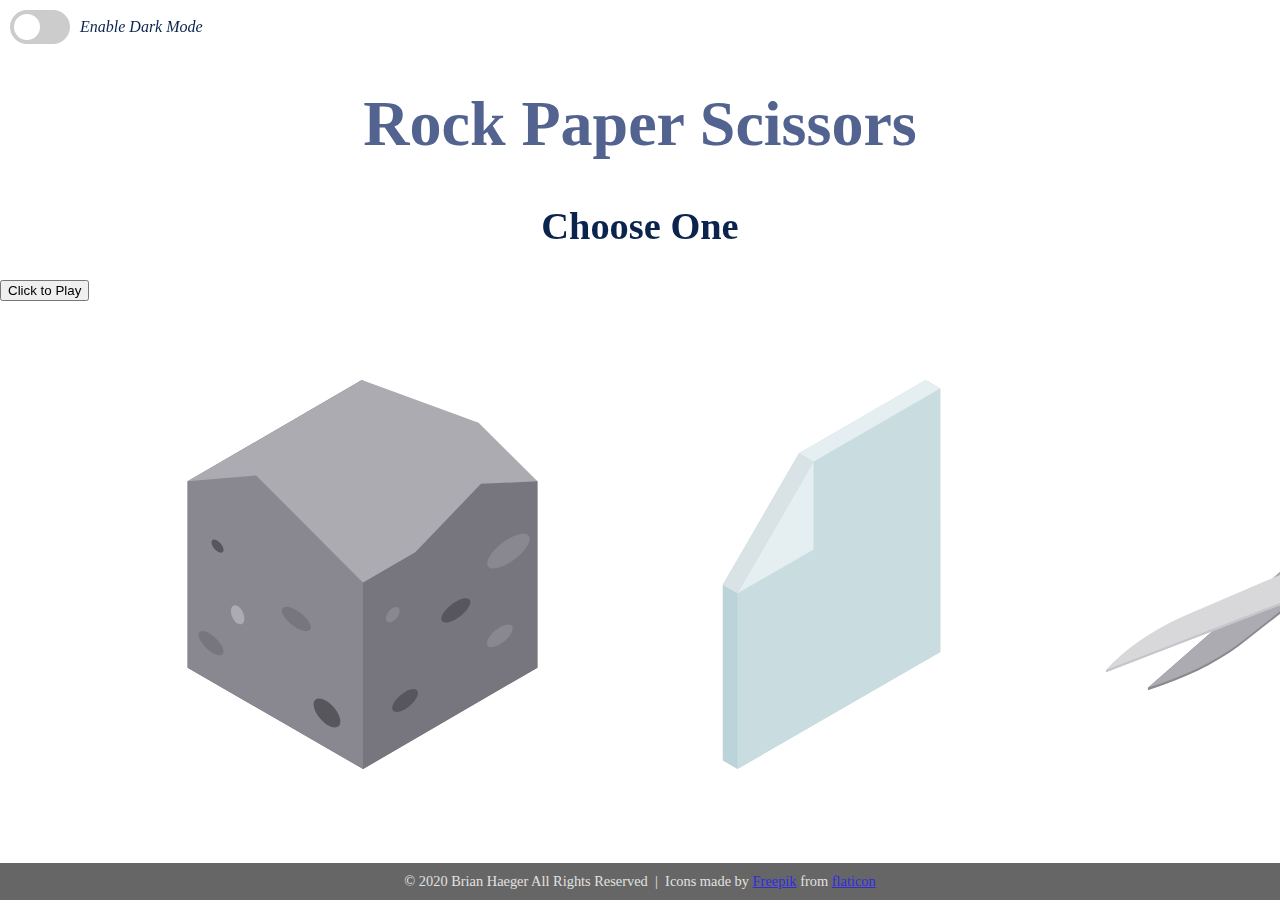
==== RPS_v2/index.html @ bd2cd894 "Add files via upload" ====
<!DOCTYPE html>
<html lang="en">
<head>
    <meta charset="UTF-8">
    <meta name="viewport" content="width=device-width, initial-scale=1.0, user-scalable=no">
    <title>Rock Paper Scissors</title>
    <link rel="stylesheet" href="style.css">
    <link rel="stylesheet" href="https://cdnjs.cloudflare.com/ajax/libs/animate.css/4.1.1/animate.min.css"/>
</head>
<body>
<div class="main">
    <div class="theme-switch-wrapper">
        <label class="theme-switch" for="checkbox">
            <input type="checkbox" id="checkbox">
            <div class="slider round"></div>
        </label>  
        <em>Enable Dark Mode</em>  
    </div>

    <div class="content">
        <h1>Rock Paper Scissors</h1>
    </div>

    <h2 class="content" style="font-family: Cambria, Cochin, Georgia, Times, 'Times New Roman', serif; font-size: 2.4em;">Choose One</h2>
    
    <button onclick="game()">Click to Play</button>

    <div class="rps">
        <img onclick="" id="rock" class="animate__fadeIn" width="38%" height="38%" src="Images/rock.svg">
        <img onclick="" id="paper" class="animate__fadeIn" width="38%" height="38%" src="Images/paper.svg">
        <img onclick="" id="scissors" class="animate__fadeIn" width="38%" height="38%" src="Images/scissors.svg">
    </div>
</div>
    <div id="footer">
        <p id="copyright">© 2020 Brian Haeger All Rights Reserved &nbsp;|&nbsp; Icons made by <a href="https://www.flaticon.com/authors/freepik" title="Freepik">Freepik</a> from <a href="https://www.flaticon.com/" title="Flaticon">flaticon</a></p>
    </div>

    <script src="main.js"></script>
</body>
</html>
---- RPS_v2/style.css ----
:root {
    --primary-color: #302AE6;
    --secondary-color: #536390;
    --font-color: #0a244d;
    --bg-color: rgb(250, 250, 250);
    --heading-color: #292922;
}

[data-theme="dark"] {
    --primary-color: #9A97F3;
    --secondary-color: #818cab;
    --font-color: #f1faee;
    --bg-color: #1d3557;
    --heading-color: #818cab;
}
/*  */
@media (prefers-color-scheme: dark), only screen and (max-width: 760px) {
    .rps {
        display: flex;
        flex-direction: column;
        justify-content: center;
        align-items: center;
      }
    #rock, #paper, #scissors {
        width: 10em;
        height: 10em;
        padding-bottom: 5%;
    }
    #copyright {
        display: block;
        text-align: center;
        font-size: 0.41rem;
        color: #e2e2e2;
     }
     h1, h2 {
         font-size: 80%;
     }
}

body {
    background-color: var(--bg-color);
    color: var(--font-color);
}

.main {
    position:fixed;
    top:0;
    bottom:0;
    left:0;
    right:0;
}

h1 {
    color: var(--secondary-color);
    font-size: 4em;
    font-family: Cambria, Cochin, Georgia, Times, 'Times New Roman', serif;
}

a {
    color: var(--primary-color);
}

.content {
    display: block;
    text-align: center;
}


/* DARK MODE TOGGLE */
.theme-switch-wrapper {
    display: flex;
    align-items: center;
    padding: 10px 0 0 0;
}

.theme-switch-wrapper,em {
    margin-left: 10px;
    font-size: 1rem;
}

.theme-switch {
    display: inline-block;
    height: 34px;
    position: relative;
    width: 60px;
}

.theme-switch input {
    display: none;
}

.slider {
    background-color: #ccc;
    bottom: 0;
    cursor: pointer;
    left: 0;
    position: absolute;
    right: 0;
    top: 0;
    transition: 0.4s;
}

.slider:before {
    background-color: #fff;
    bottom: 4px;
    content: "";
    height: 26px;
    left: 4px;
    position: absolute;
    transition: 0.4s;
    width: 26px;
}

input:checked + .slider {
    background-color: #66bb6a;
}

input:checked + .slider:before {
    transform: translateX(26px);
}

.slider.round {
    border-radius: 34px;
}

.slider.round:before {
    border-radius: 50%;
}

/* ROCK PAPER SCISSORS IMAGES */
.rps {
    display: flex;
    justify-content: space-around;
    padding: 5% 10% 0 10%;
    max-width: auto;
    max-height: auto;
}

#rock, #paper, #scissors {
    -webkit-user-drag: none;
    -khtml-user-drag: none;
    -moz-user-drag: none;
    -o-user-drag: none;
    cursor: pointer;
    border: none;
    cursor: pointer;
    padding: 15px 40px;
}



/* FOOTER */
#footer {
    position: fixed;
    left: 0;
    bottom: 0;
    width: 100%;
    color: rgb(250, 250, 250);
    text-align: center;
    background-color: #666666;
}
 #copyright {
    display: block;
    text-align: center;
    font-size: 0.9rem;
    color: #e2e2e2;
    margin: 10px 15px 10px 15px;
 }
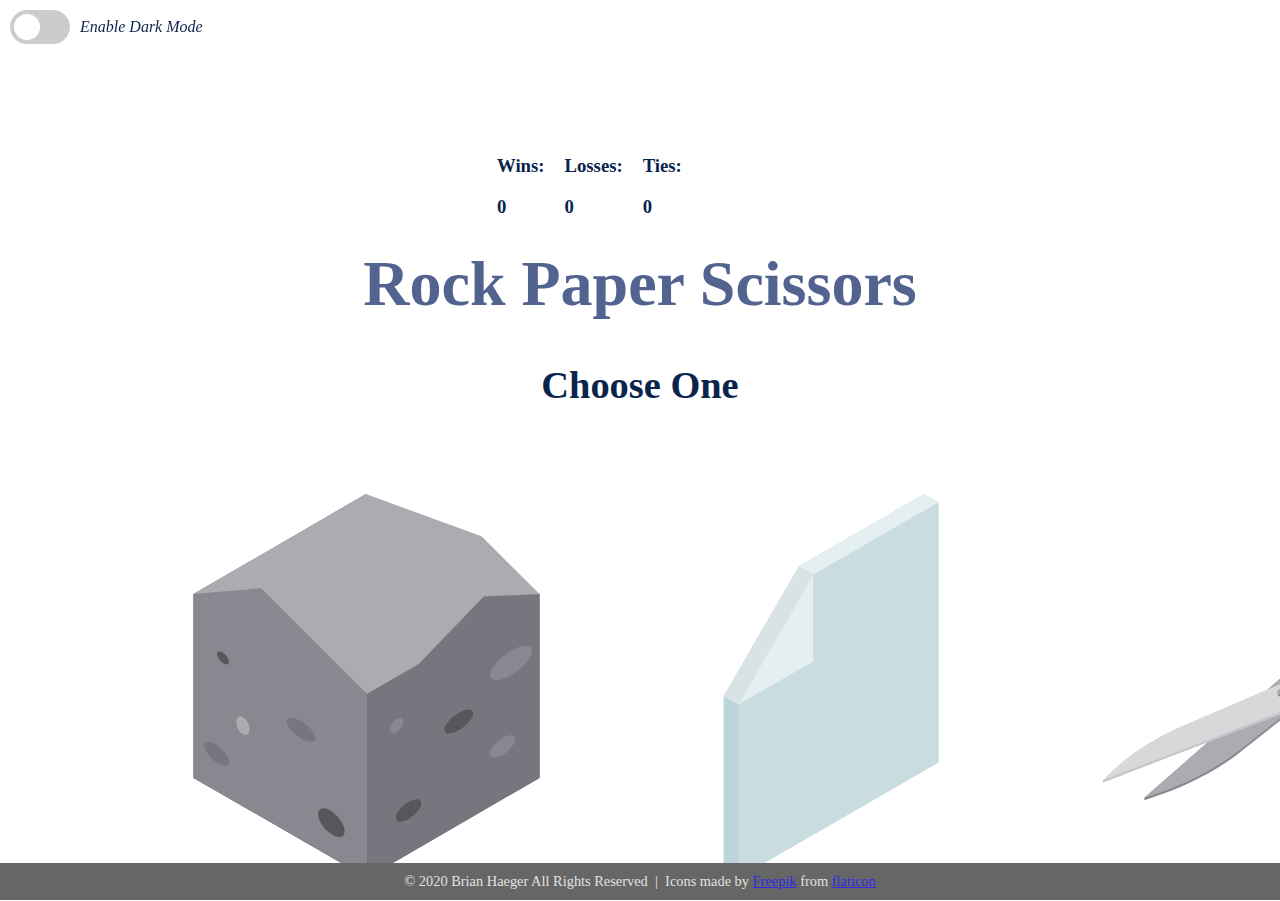
==== commit 2a15ec27: "Updated v2" ====
--- a/RPS_v2/index.html
+++ b/RPS_v2/index.html
@@ -14,16 +14,37 @@
             <input type="checkbox" id="checkbox">
             <div class="slider round"></div>
         </label>  
-        <em>Enable Dark Mode</em>  
+        <em>Enable Dark Mode</em>       
+
     </div>
+</div>
+
+<div id="scoreBoard">
+    <div id="playerScore">
+            <h3>Wins:</h3>
+            <h3 id="pWins">0</h3>
+    </div>
+
+    <div id="computerScore">
+            <h3>Losses:</h3>
+            <h3 class="cWins">0</h3>
+    </div>
+
+    <div id="tieScore">
+            <h3>Ties:</h3>
+            <h3 id="tie">0</h3>
+    </div>
+</div>
 
     <div class="content">
         <h1>Rock Paper Scissors</h1>
     </div>
 
-    <h2 class="content" style="font-family: Cambria, Cochin, Georgia, Times, 'Times New Roman', serif; font-size: 2.4em;">Choose One</h2>
-    
-    <button onclick="game()">Click to Play</button>
+    <h2 id="instructions" class="content" style="font-family: Cambria, Cochin, Georgia, Times, 'Times New Roman', serif; font-size: 2.4em;">Choose One</h2>
+
+    <div id="result">
+        <h2 id="res"></h2>    
+    </div>
 
     <div class="rps">
         <img onclick="" id="rock" class="animate__fadeIn" width="38%" height="38%" src="Images/rock.svg">
--- a/RPS_v2/style.css
+++ b/RPS_v2/style.css
@@ -20,11 +20,11 @@
         flex-direction: column;
         justify-content: center;
         align-items: center;
+        margin: 0;
       }
     #rock, #paper, #scissors {
-        width: 10em;
-        height: 10em;
-        padding-bottom: 5%;
+        width: 8.5em;
+        height: 8.5em;
     }
     #copyright {
         display: block;
@@ -32,8 +32,8 @@
         font-size: 0.41rem;
         color: #e2e2e2;
      }
-     h1, h2 {
-         font-size: 80%;
+     .content, h2 {
+         font-size: 50%;
      }
 }
 
@@ -49,22 +49,6 @@
     left:0;
     right:0;
 }
-
-h1 {
-    color: var(--secondary-color);
-    font-size: 4em;
-    font-family: Cambria, Cochin, Georgia, Times, 'Times New Roman', serif;
-}
-
-a {
-    color: var(--primary-color);
-}
-
-.content {
-    display: block;
-    text-align: center;
-}
-
 
 /* DARK MODE TOGGLE */
 .theme-switch-wrapper {
@@ -127,6 +111,43 @@
     border-radius: 50%;
 }
 
+/* Main Content */
+h1 {
+    color: var(--secondary-color);
+    font-size: 4em;
+    font-family: Cambria, Cochin, Georgia, Times, 'Times New Roman', serif;
+    padding-top: 0;
+    margin-top: 0;
+}
+
+a {
+    color: var(--primary-color);
+}
+
+.content {
+    display: block;
+    text-align: center;
+}
+
+#scoreBoard {
+    display: flex;
+    justify-content: center;
+    align-items: center;
+    font-family: Cambria, Cochin, Georgia, Times, 'Times New Roman', serif;
+    margin: 10% 8% 0 0;
+}
+
+#playerScore, #computerScore, #tieScore {
+    margin: 10px;
+}
+
+#result {
+    display: flex;
+    justify-content: center;
+    align-items: center;
+}
+
+
 /* ROCK PAPER SCISSORS IMAGES */
 .rps {
     display: flex;
@@ -134,6 +155,8 @@
     padding: 5% 10% 0 10%;
     max-width: auto;
     max-height: auto;
+    padding-top: 0;
+    margin-top: 0;
 }
 
 #rock, #paper, #scissors {
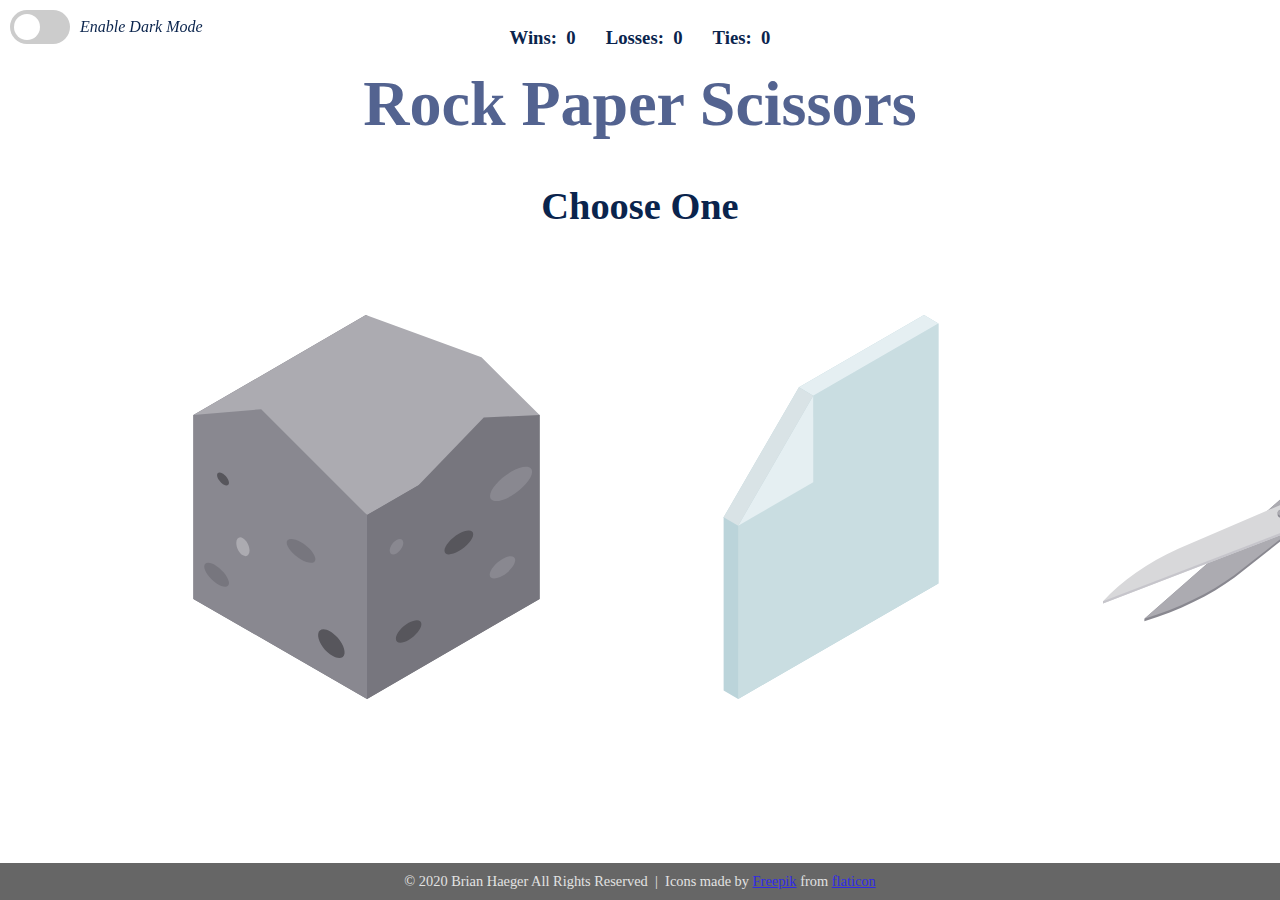
==== commit 67118beb: "Add files via upload" ====
--- a/RPS_v2/index.html
+++ b/RPS_v2/index.html
@@ -21,17 +21,17 @@
 
 <div id="scoreBoard">
     <div id="playerScore">
-            <h3>Wins:</h3>
+            <h3>Wins: &nbsp;</h3>
             <h3 id="pWins">0</h3>
     </div>
 
     <div id="computerScore">
-            <h3>Losses:</h3>
+            <h3>Losses: &nbsp;</h3>
             <h3 class="cWins">0</h3>
     </div>
 
     <div id="tieScore">
-            <h3>Ties:</h3>
+            <h3>Ties: &nbsp;</h3>
             <h3 id="tie">0</h3>
     </div>
 </div>
--- a/RPS_v2/style.css
+++ b/RPS_v2/style.css
@@ -134,11 +134,12 @@
     justify-content: center;
     align-items: center;
     font-family: Cambria, Cochin, Georgia, Times, 'Times New Roman', serif;
-    margin: 10% 8% 0 0;
+    margin: 0;
 }
 
 #playerScore, #computerScore, #tieScore {
-    margin: 10px;
+    display: flex;
+    margin: 0 15px 0 15px;
 }
 
 #result {
@@ -153,8 +154,8 @@
     display: flex;
     justify-content: space-around;
     padding: 5% 10% 0 10%;
-    max-width: auto;
-    max-height: auto;
+    max-width: 80% auto;
+    max-height: 80% auto;
     padding-top: 0;
     margin-top: 0;
 }
@@ -166,7 +167,6 @@
     -o-user-drag: none;
     cursor: pointer;
     border: none;
-    cursor: pointer;
     padding: 15px 40px;
 }
 
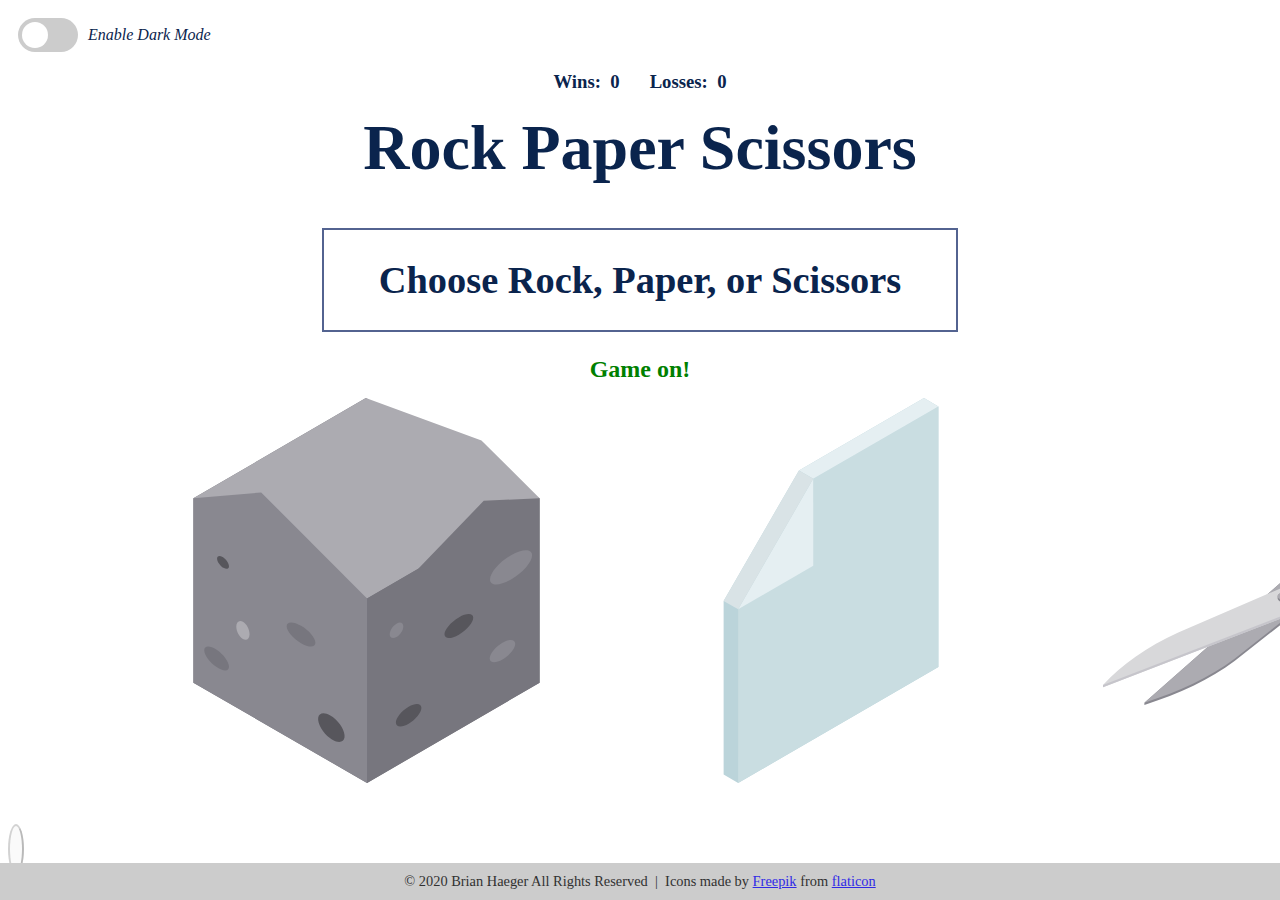
==== commit 098a04d8: "Fixed functionality" ====
--- a/RPS_v2/index.html
+++ b/RPS_v2/index.html
@@ -27,35 +27,34 @@
 
     <div id="computerScore">
             <h3>Losses: &nbsp;</h3>
-            <h3 class="cWins">0</h3>
-    </div>
-
-    <div id="tieScore">
-            <h3>Ties: &nbsp;</h3>
-            <h3 id="tie">0</h3>
+            <h3 id="cWins">0</h3>
     </div>
 </div>
-
+<div>
     <div class="content">
         <h1>Rock Paper Scissors</h1>
     </div>
 
-    <h2 id="instructions" class="content" style="font-family: Cambria, Cochin, Georgia, Times, 'Times New Roman', serif; font-size: 2.4em;">Choose One</h2>
-
     <div id="result">
-        <h2 id="res"></h2>    
+        <h2 id="res" style="font-family: Cambria, Cochin, Georgia, Times, 'Times New Roman', serif; font-size: 2.4em;"></h2>    
     </div>
 
+    <div id="endGame"></div>
+
     <div class="rps">
-        <img onclick="" id="rock" class="animate__fadeIn" width="38%" height="38%" src="Images/rock.svg">
-        <img onclick="" id="paper" class="animate__fadeIn" width="38%" height="38%" src="Images/paper.svg">
-        <img onclick="" id="scissors" class="animate__fadeIn" width="38%" height="38%" src="Images/scissors.svg">
+        <img onclick="" id="rock" class="animate__fadeIn" width="38%" height="38%" src="Images/rock.svg"/>
+        <img onclick="" id="paper" class="animate__fadeIn" width="38%" height="38%" src="Images/paper.svg"/>
+        <img onclick="" id="scissors" class="animate__fadeIn" width="38%" height="38%" src="Images/scissors.svg"/>
     </div>
-</div>
+
+    <div id="replaybtn">
+        <button id="replay" onload="displayHide()"></button>
+    </div>
+
     <div id="footer">
         <p id="copyright">© 2020 Brian Haeger All Rights Reserved &nbsp;|&nbsp; Icons made by <a href="https://www.flaticon.com/authors/freepik" title="Freepik">Freepik</a> from <a href="https://www.flaticon.com/" title="Flaticon">flaticon</a></p>
     </div>
-
+</div>
     <script src="main.js"></script>
 </body>
 </html>--- a/RPS_v2/style.css
+++ b/RPS_v2/style.css
@@ -13,7 +13,7 @@
     --bg-color: #1d3557;
     --heading-color: #818cab;
 }
-/*  */
+
 @media (prefers-color-scheme: dark), only screen and (max-width: 760px) {
     .rps {
         display: flex;
@@ -32,8 +32,8 @@
         font-size: 0.41rem;
         color: #e2e2e2;
      }
-     .content, h2 {
-         font-size: 50%;
+     .content, #result {
+         font-size: 60%;
      }
 }
 
@@ -42,13 +42,13 @@
     color: var(--font-color);
 }
 
-.main {
+/* .main {
     position:fixed;
     top:0;
     bottom:0;
     left:0;
     right:0;
-}
+} */
 
 /* DARK MODE TOGGLE */
 .theme-switch-wrapper {
@@ -113,7 +113,7 @@
 
 /* Main Content */
 h1 {
-    color: var(--secondary-color);
+    color: var(--font-color);
     font-size: 4em;
     font-family: Cambria, Cochin, Georgia, Times, 'Times New Roman', serif;
     padding-top: 0;
@@ -137,7 +137,7 @@
     margin: 0;
 }
 
-#playerScore, #computerScore, #tieScore {
+#playerScore, #computerScore {
     display: flex;
     margin: 0 15px 0 15px;
 }
@@ -146,7 +146,22 @@
     display: flex;
     justify-content: center;
     align-items: center;
-}
+    margin: auto;
+    margin-top: 2em;
+    background-color: var(--bg-color);
+    text-align: center;
+    border: 2px solid var(--secondary-color);
+    border-radius: 0;
+    width: 50%;
+    height: 100px;
+}
+
+/* button {
+    font-size: 100%;
+    font-family: inherit;
+    border: 0;
+    padding: 0;
+} */
 
 
 /* ROCK PAPER SCISSORS IMAGES */
@@ -165,12 +180,26 @@
     -khtml-user-drag: none;
     -moz-user-drag: none;
     -o-user-drag: none;
-    cursor: pointer;
     border: none;
     padding: 15px 40px;
-}
-
-
+    cursor: pointer;
+}
+
+#endGame{
+    text-align: center;
+    margin-top: 1em;
+    color: var(--font-color);
+    font-size: 1.5rem;
+    font-weight: bolder;
+}
+
+#replay{
+    margin: auto;
+    margin-top: 2em;
+    height: 50px;
+    border-radius: 50%;
+    cursor: pointer;
+}
 
 /* FOOTER */
 #footer {
@@ -180,12 +209,12 @@
     width: 100%;
     color: rgb(250, 250, 250);
     text-align: center;
-    background-color: #666666;
+    background-color: #ccc;
 }
  #copyright {
     display: block;
     text-align: center;
     font-size: 0.9rem;
-    color: #e2e2e2;
+    color: #313131;
     margin: 10px 15px 10px 15px;
  }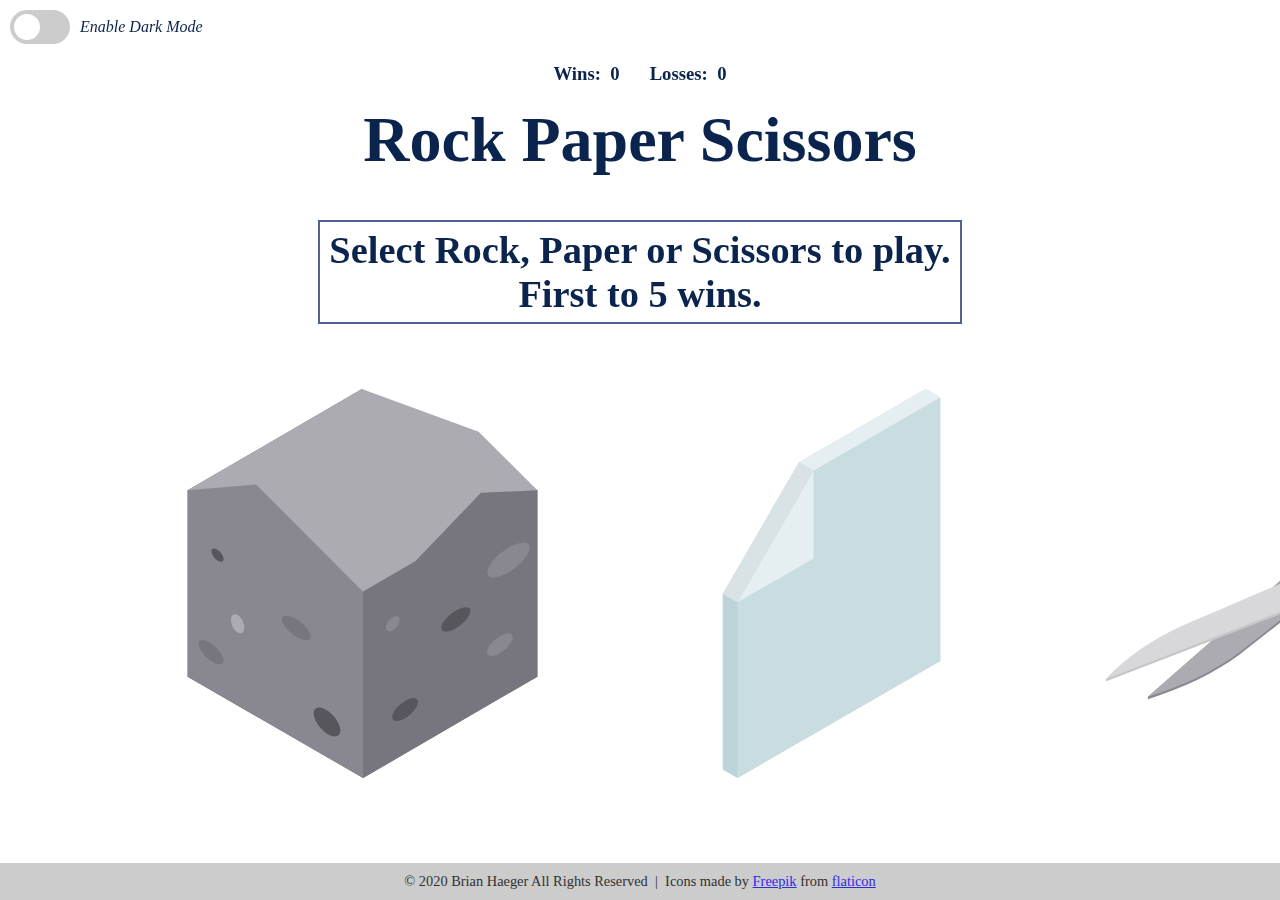
==== commit 1d8d14ae: "Final Rock Paper Scissors Version" ====
--- a/RPS_v2/index.html
+++ b/RPS_v2/index.html
@@ -5,41 +5,47 @@
     <meta name="viewport" content="width=device-width, initial-scale=1.0, user-scalable=no">
     <title>Rock Paper Scissors</title>
     <link rel="stylesheet" href="style.css">
+    <link rel="stylesheet" href="style2.css">
     <link rel="stylesheet" href="https://cdnjs.cloudflare.com/ajax/libs/animate.css/4.1.1/animate.min.css"/>
 </head>
-<body>
+<body onload="hideDisplay()">
 <div class="main">
     <div class="theme-switch-wrapper">
         <label class="theme-switch" for="checkbox">
             <input type="checkbox" id="checkbox">
             <div class="slider round"></div>
         </label>  
-        <em>Enable Dark Mode</em>       
+        <em class="noselect">Enable Dark Mode</em>
 
     </div>
+
+<div class="pyro">
+    <div class="before"></div>
+    <div class="after"></div>
 </div>
 
 <div id="scoreBoard">
-    <div id="playerScore">
+    <div id="playerScore" class="noselect">
             <h3>Wins: &nbsp;</h3>
             <h3 id="pWins">0</h3>
     </div>
 
-    <div id="computerScore">
+    <div id="computerScore" class="noselect">
             <h3>Losses: &nbsp;</h3>
             <h3 id="cWins">0</h3>
     </div>
 </div>
+
 <div>
     <div class="content">
-        <h1>Rock Paper Scissors</h1>
+        <h1 class="noselect">Rock Paper Scissors</h1>
     </div>
 
     <div id="result">
-        <h2 id="res" style="font-family: Cambria, Cochin, Georgia, Times, 'Times New Roman', serif; font-size: 2.4em;"></h2>    
+        <h2 id="res" class="noselect" style="font-family: Cambria, Cochin, Georgia, Times, 'Times New Roman', serif; font-size: 2.4em;"></h2>    
     </div>
 
-    <div id="endGame"></div>
+    <div id="endGame" class="noselect"></div>
 
     <div class="rps">
         <img onclick="" id="rock" class="animate__fadeIn" width="38%" height="38%" src="Images/rock.svg"/>
@@ -48,11 +54,13 @@
     </div>
 
     <div id="replaybtn">
-        <button id="replay" onload="displayHide()"></button>
+        <button id="replay" class="button"><span></span></button>
     </div>
 
+</div>
+
     <div id="footer">
-        <p id="copyright">© 2020 Brian Haeger All Rights Reserved &nbsp;|&nbsp; Icons made by <a href="https://www.flaticon.com/authors/freepik" title="Freepik">Freepik</a> from <a href="https://www.flaticon.com/" title="Flaticon">flaticon</a></p>
+        <p id="copyright" class="noselect">© 2020 Brian Haeger All Rights Reserved &nbsp;|&nbsp; Icons made by <a href="https://www.flaticon.com/authors/freepik" target="_blank" title="Freepik">Freepik</a> from <a href="https://www.flaticon.com/" target="_blank" title="Flaticon">flaticon</a></p>
     </div>
 </div>
     <script src="main.js"></script>
--- a/RPS_v2/style.css
+++ b/RPS_v2/style.css
@@ -32,7 +32,7 @@
         font-size: 0.41rem;
         color: #e2e2e2;
      }
-     .content, #result {
+     .content {
          font-size: 60%;
      }
 }
@@ -42,13 +42,23 @@
     color: var(--font-color);
 }
 
-/* .main {
+.main {
     position:fixed;
     top:0;
     bottom:0;
     left:0;
     right:0;
-} */
+}
+
+.noselect {
+    -webkit-touch-callout: none; /* iOS Safari */
+      -webkit-user-select: none; /* Safari */
+       -khtml-user-select: none; /* Konqueror HTML */
+         -moz-user-select: none; /* Old versions of Firefox */
+          -ms-user-select: none; /* Internet Explorer/Edge */
+              user-select: none; /* Non-prefixed version, currently
+                                    supported by Chrome, Edge, Opera and Firefox */
+}
 
 /* DARK MODE TOGGLE */
 .theme-switch-wrapper {
@@ -156,13 +166,6 @@
     height: 100px;
 }
 
-/* button {
-    font-size: 100%;
-    font-family: inherit;
-    border: 0;
-    padding: 0;
-} */
-
 
 /* ROCK PAPER SCISSORS IMAGES */
 .rps {
@@ -171,8 +174,9 @@
     padding: 5% 10% 0 10%;
     max-width: 80% auto;
     max-height: 80% auto;
-    padding-top: 0;
+    padding-top: 50px;
     margin-top: 0;
+    margin-bottom: 75px;
 }
 
 #rock, #paper, #scissors {
@@ -185,21 +189,33 @@
     cursor: pointer;
 }
 
-#endGame{
-    text-align: center;
-    margin-top: 1em;
-    color: var(--font-color);
-    font-size: 1.5rem;
-    font-weight: bolder;
-}
-
-#replay{
+#replay {
+    display: flex;
+    justify-content: center;
+    align-items: center;
     margin: auto;
-    margin-top: 2em;
-    height: 50px;
-    border-radius: 50%;
     cursor: pointer;
 }
+
+.button {
+    border-radius: 4px;
+    background-color: var(--secondary-color);
+    border: none;
+    color: #f1faee;
+    text-align: center;
+    font-size: 28px;
+    padding: 20px;
+    width: 200px;
+    transition: all 0.5s;
+    margin-top: 5px;
+  }
+
+@media only screen and (max-width: 1041px) {
+    #result {
+        font-size: 60%;
+    }
+}
+
 
 /* FOOTER */
 #footer {
@@ -207,7 +223,7 @@
     left: 0;
     bottom: 0;
     width: 100%;
-    color: rgb(250, 250, 250);
+    color: var(--primary-color);
     text-align: center;
     background-color: #ccc;
 }
--- a/RPS_v2/style2.css
+++ b/RPS_v2/style2.css
@@ -0,0 +1,183 @@
+.pyro > .before, .pyro > .after {
+    position: absolute;
+    width: 5px;
+    height: 5px;
+    border-radius: 50%;
+    box-shadow: -120px -218.66667px blue, 248px -16.66667px #00ff84, 190px 16.33333px #002bff, -113px -308.66667px #ff009d, -109px -287.66667px #ffb300, -50px -313.66667px #ff006e, 226px -31.66667px #ff4000, 180px -351.66667px #ff00d0, -12px -338.66667px #00f6ff, 220px -388.66667px #99ff00, -69px -27.66667px #ff0400, -111px -339.66667px #6200ff, 155px -237.66667px #00ddff, -152px -380.66667px #00ffd0, -50px -37.66667px #00ffdd, -95px -175.66667px #a6ff00, -88px 10.33333px #0d00ff, 112px -309.66667px #005eff, 69px -415.66667px #ff00a6, 168px -100.66667px #ff004c, -244px 24.33333px #ff6600, 97px -325.66667px #ff0066, -211px -182.66667px #00ffa2, 236px -126.66667px #b700ff, 140px -196.66667px #9000ff, 125px -175.66667px #00bbff, 118px -381.66667px #ff002f, 144px -111.66667px #ffae00, 36px -78.66667px #f600ff, -63px -196.66667px #c800ff, -218px -227.66667px #d4ff00, -134px -377.66667px #ea00ff, -36px -412.66667px #ff00d4, 209px -106.66667px #00fff2, 91px -278.66667px #000dff, -22px -191.66667px #9dff00, 139px -392.66667px #a6ff00, 56px -2.66667px #0099ff, -156px -276.66667px #ea00ff, -163px -233.66667px #00fffb, -238px -346.66667px #00ff73, 62px -363.66667px #0088ff, 244px -170.66667px #0062ff, 224px -142.66667px #b300ff, 141px -208.66667px #9000ff, 211px -285.66667px #ff6600, 181px -128.66667px #1e00ff, 90px -123.66667px #c800ff, 189px 70.33333px #00ffc8, -18px -383.66667px #00ff33, 100px -6.66667px #ff008c;
+    -moz-animation: 1s bang ease-out infinite backwards, 1s gravity ease-in infinite backwards, 5s position linear infinite backwards;
+    -webkit-animation: 1s bang ease-out infinite backwards, 1s gravity ease-in infinite backwards, 5s position linear infinite backwards;
+    -o-animation: 1s bang ease-out infinite backwards, 1s gravity ease-in infinite backwards, 5s position linear infinite backwards;
+    -ms-animation: 1s bang ease-out infinite backwards, 1s gravity ease-in infinite backwards, 5s position linear infinite backwards;
+    animation: 1s bang ease-out infinite backwards, 1s gravity ease-in infinite backwards, 5s position linear infinite backwards; }
+  
+  .pyro > .after {
+    -moz-animation-delay: 1.25s, 1.25s, 1.25s;
+    -webkit-animation-delay: 1.25s, 1.25s, 1.25s;
+    -o-animation-delay: 1.25s, 1.25s, 1.25s;
+    -ms-animation-delay: 1.25s, 1.25s, 1.25s;
+    animation-delay: 1.25s, 1.25s, 1.25s;
+    -moz-animation-duration: 1.25s, 1.25s, 6.25s;
+    -webkit-animation-duration: 1.25s, 1.25s, 6.25s;
+    -o-animation-duration: 1.25s, 1.25s, 6.25s;
+    -ms-animation-duration: 1.25s, 1.25s, 6.25s;
+    animation-duration: 1.25s, 1.25s, 6.25s; }
+  
+  @-webkit-keyframes bang {
+    from {
+      box-shadow: 0 0 white, 0 0 white, 0 0 white, 0 0 white, 0 0 white, 0 0 white, 0 0 white, 0 0 white, 0 0 white, 0 0 white, 0 0 white, 0 0 white, 0 0 white, 0 0 white, 0 0 white, 0 0 white, 0 0 white, 0 0 white, 0 0 white, 0 0 white, 0 0 white, 0 0 white, 0 0 white, 0 0 white, 0 0 white, 0 0 white, 0 0 white, 0 0 white, 0 0 white, 0 0 white, 0 0 white, 0 0 white, 0 0 white, 0 0 white, 0 0 white, 0 0 white, 0 0 white, 0 0 white, 0 0 white, 0 0 white, 0 0 white, 0 0 white, 0 0 white, 0 0 white, 0 0 white, 0 0 white, 0 0 white, 0 0 white, 0 0 white, 0 0 white, 0 0 white; } }
+  @-moz-keyframes bang {
+    from {
+      box-shadow: 0 0 white, 0 0 white, 0 0 white, 0 0 white, 0 0 white, 0 0 white, 0 0 white, 0 0 white, 0 0 white, 0 0 white, 0 0 white, 0 0 white, 0 0 white, 0 0 white, 0 0 white, 0 0 white, 0 0 white, 0 0 white, 0 0 white, 0 0 white, 0 0 white, 0 0 white, 0 0 white, 0 0 white, 0 0 white, 0 0 white, 0 0 white, 0 0 white, 0 0 white, 0 0 white, 0 0 white, 0 0 white, 0 0 white, 0 0 white, 0 0 white, 0 0 white, 0 0 white, 0 0 white, 0 0 white, 0 0 white, 0 0 white, 0 0 white, 0 0 white, 0 0 white, 0 0 white, 0 0 white, 0 0 white, 0 0 white, 0 0 white, 0 0 white, 0 0 white; } }
+  @-o-keyframes bang {
+    from {
+      box-shadow: 0 0 white, 0 0 white, 0 0 white, 0 0 white, 0 0 white, 0 0 white, 0 0 white, 0 0 white, 0 0 white, 0 0 white, 0 0 white, 0 0 white, 0 0 white, 0 0 white, 0 0 white, 0 0 white, 0 0 white, 0 0 white, 0 0 white, 0 0 white, 0 0 white, 0 0 white, 0 0 white, 0 0 white, 0 0 white, 0 0 white, 0 0 white, 0 0 white, 0 0 white, 0 0 white, 0 0 white, 0 0 white, 0 0 white, 0 0 white, 0 0 white, 0 0 white, 0 0 white, 0 0 white, 0 0 white, 0 0 white, 0 0 white, 0 0 white, 0 0 white, 0 0 white, 0 0 white, 0 0 white, 0 0 white, 0 0 white, 0 0 white, 0 0 white, 0 0 white; } }
+  @-ms-keyframes bang {
+    from {
+      box-shadow: 0 0 white, 0 0 white, 0 0 white, 0 0 white, 0 0 white, 0 0 white, 0 0 white, 0 0 white, 0 0 white, 0 0 white, 0 0 white, 0 0 white, 0 0 white, 0 0 white, 0 0 white, 0 0 white, 0 0 white, 0 0 white, 0 0 white, 0 0 white, 0 0 white, 0 0 white, 0 0 white, 0 0 white, 0 0 white, 0 0 white, 0 0 white, 0 0 white, 0 0 white, 0 0 white, 0 0 white, 0 0 white, 0 0 white, 0 0 white, 0 0 white, 0 0 white, 0 0 white, 0 0 white, 0 0 white, 0 0 white, 0 0 white, 0 0 white, 0 0 white, 0 0 white, 0 0 white, 0 0 white, 0 0 white, 0 0 white, 0 0 white, 0 0 white, 0 0 white; } }
+  @keyframes bang {
+    from {
+      box-shadow: 0 0 white, 0 0 white, 0 0 white, 0 0 white, 0 0 white, 0 0 white, 0 0 white, 0 0 white, 0 0 white, 0 0 white, 0 0 white, 0 0 white, 0 0 white, 0 0 white, 0 0 white, 0 0 white, 0 0 white, 0 0 white, 0 0 white, 0 0 white, 0 0 white, 0 0 white, 0 0 white, 0 0 white, 0 0 white, 0 0 white, 0 0 white, 0 0 white, 0 0 white, 0 0 white, 0 0 white, 0 0 white, 0 0 white, 0 0 white, 0 0 white, 0 0 white, 0 0 white, 0 0 white, 0 0 white, 0 0 white, 0 0 white, 0 0 white, 0 0 white, 0 0 white, 0 0 white, 0 0 white, 0 0 white, 0 0 white, 0 0 white, 0 0 white, 0 0 white; } }
+  @-webkit-keyframes gravity {
+    to {
+      transform: translateY(200px);
+      -moz-transform: translateY(200px);
+      -webkit-transform: translateY(200px);
+      -o-transform: translateY(200px);
+      -ms-transform: translateY(200px);
+      opacity: 0; } }
+  @-moz-keyframes gravity {
+    to {
+      transform: translateY(200px);
+      -moz-transform: translateY(200px);
+      -webkit-transform: translateY(200px);
+      -o-transform: translateY(200px);
+      -ms-transform: translateY(200px);
+      opacity: 0; } }
+  @-o-keyframes gravity {
+    to {
+      transform: translateY(200px);
+      -moz-transform: translateY(200px);
+      -webkit-transform: translateY(200px);
+      -o-transform: translateY(200px);
+      -ms-transform: translateY(200px);
+      opacity: 0; } }
+  @-ms-keyframes gravity {
+    to {
+      transform: translateY(200px);
+      -moz-transform: translateY(200px);
+      -webkit-transform: translateY(200px);
+      -o-transform: translateY(200px);
+      -ms-transform: translateY(200px);
+      opacity: 0; } }
+  @keyframes gravity {
+    to {
+      transform: translateY(200px);
+      -moz-transform: translateY(200px);
+      -webkit-transform: translateY(200px);
+      -o-transform: translateY(200px);
+      -ms-transform: translateY(200px);
+      opacity: 0; } }
+  @-webkit-keyframes position {
+    0%, 19.9% {
+      margin-top: 10%;
+      margin-left: 40%; }
+  
+    20%, 39.9% {
+      margin-top: 40%;
+      margin-left: 30%; }
+  
+    40%, 59.9% {
+      margin-top: 20%;
+      margin-left: 70%; }
+  
+    60%, 79.9% {
+      margin-top: 30%;
+      margin-left: 20%; }
+  
+    80%, 99.9% {
+      margin-top: 30%;
+      margin-left: 80%; } }
+  @-moz-keyframes position {
+    0%, 19.9% {
+      margin-top: 10%;
+      margin-left: 40%; }
+  
+    20%, 39.9% {
+      margin-top: 40%;
+      margin-left: 30%; }
+  
+    40%, 59.9% {
+      margin-top: 20%;
+      margin-left: 70%; }
+  
+    60%, 79.9% {
+      margin-top: 30%;
+      margin-left: 20%; }
+  
+    80%, 99.9% {
+      margin-top: 30%;
+      margin-left: 80%; } }
+  @-o-keyframes position {
+    0%, 19.9% {
+      margin-top: 10%;
+      margin-left: 40%; }
+  
+    20%, 39.9% {
+      margin-top: 40%;
+      margin-left: 30%; }
+  
+    40%, 59.9% {
+      margin-top: 20%;
+      margin-left: 70%; }
+  
+    60%, 79.9% {
+      margin-top: 30%;
+      margin-left: 20%; }
+  
+    80%, 99.9% {
+      margin-top: 30%;
+      margin-left: 80%; } }
+  @-ms-keyframes position {
+    0%, 19.9% {
+      margin-top: 10%;
+      margin-left: 40%; }
+  
+    20%, 39.9% {
+      margin-top: 40%;
+      margin-left: 30%; }
+  
+    40%, 59.9% {
+      margin-top: 20%;
+      margin-left: 70%; }
+  
+    60%, 79.9% {
+      margin-top: 30%;
+      margin-left: 20%; }
+  
+    80%, 99.9% {
+      margin-top: 30%;
+      margin-left: 80%; } }
+  @keyframes position {
+    0%, 19.9% {
+      margin-top: 10%;
+      margin-left: 40%; }
+  
+    20%, 39.9% {
+      margin-top: 40%;
+      margin-left: 30%; }
+  
+    40%, 59.9% {
+      margin-top: 20%;
+      margin-left: 70%; }
+  
+    60%, 79.9% {
+      margin-top: 30%;
+      margin-left: 20%; }
+  
+    80%, 99.9% {
+      margin-top: 30%;
+      margin-left: 80%; } }
+
+nothing {
+    color: #ff4655;
+}
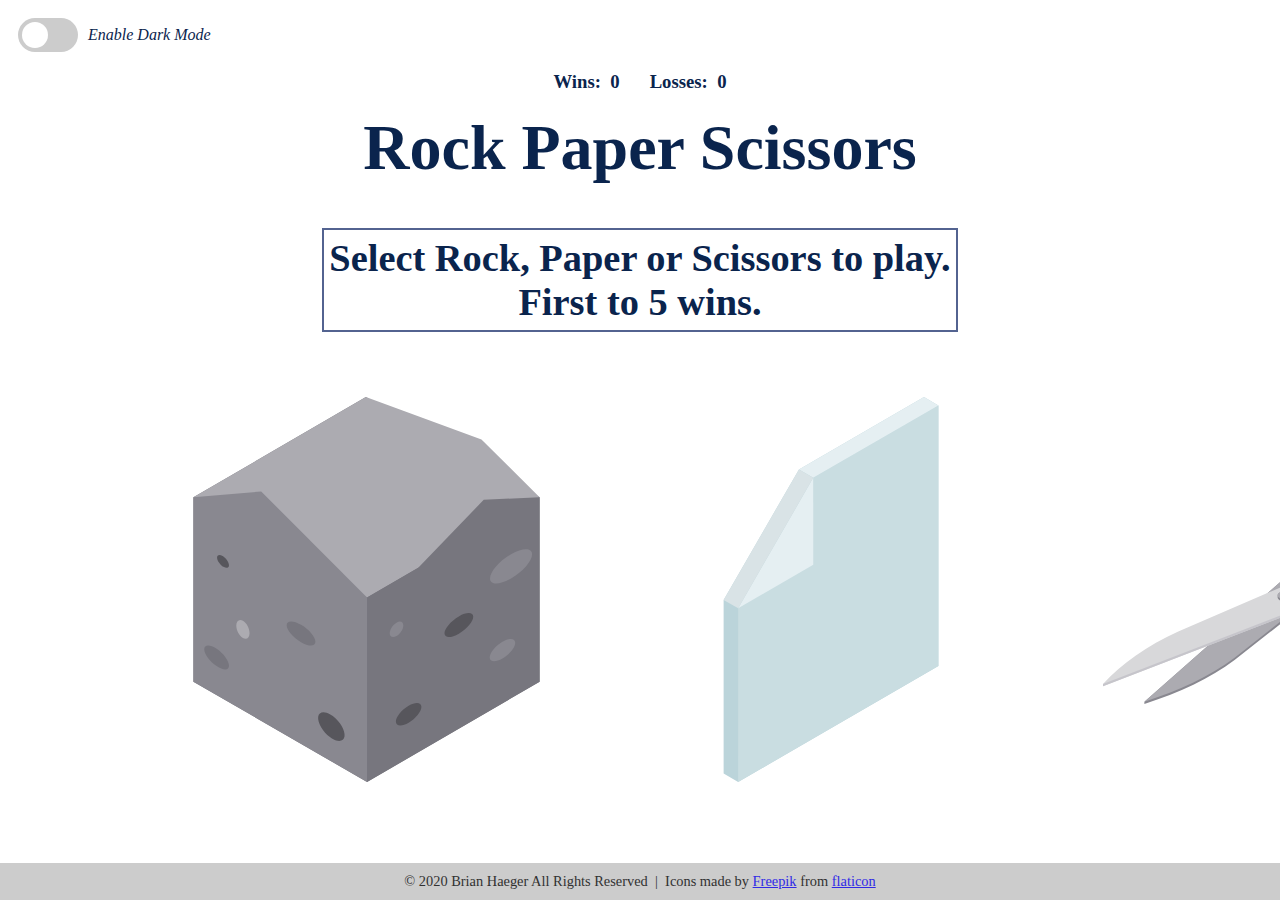
==== commit 1dba8568: "Cleaned up code" ====
--- a/RPS_v2/index.html
+++ b/RPS_v2/index.html
@@ -18,7 +18,7 @@
         <em class="noselect">Enable Dark Mode</em>
 
     </div>
-
+</div>
 <div class="pyro">
     <div class="before"></div>
     <div class="after"></div>
--- a/RPS_v2/style.css
+++ b/RPS_v2/style.css
@@ -37,17 +37,15 @@
      }
 }
 
+@media only screen and (max-width: 1041px) {
+    #result {
+        font-size: 60%;
+    }
+}
+
 body {
     background-color: var(--bg-color);
     color: var(--font-color);
-}
-
-.main {
-    position:fixed;
-    top:0;
-    bottom:0;
-    left:0;
-    right:0;
 }
 
 .noselect {
@@ -189,6 +187,7 @@
     cursor: pointer;
 }
 
+/* Play Again? */
 #replay {
     display: flex;
     justify-content: center;
@@ -209,12 +208,6 @@
     transition: all 0.5s;
     margin-top: 5px;
   }
-
-@media only screen and (max-width: 1041px) {
-    #result {
-        font-size: 60%;
-    }
-}
 
 
 /* FOOTER */
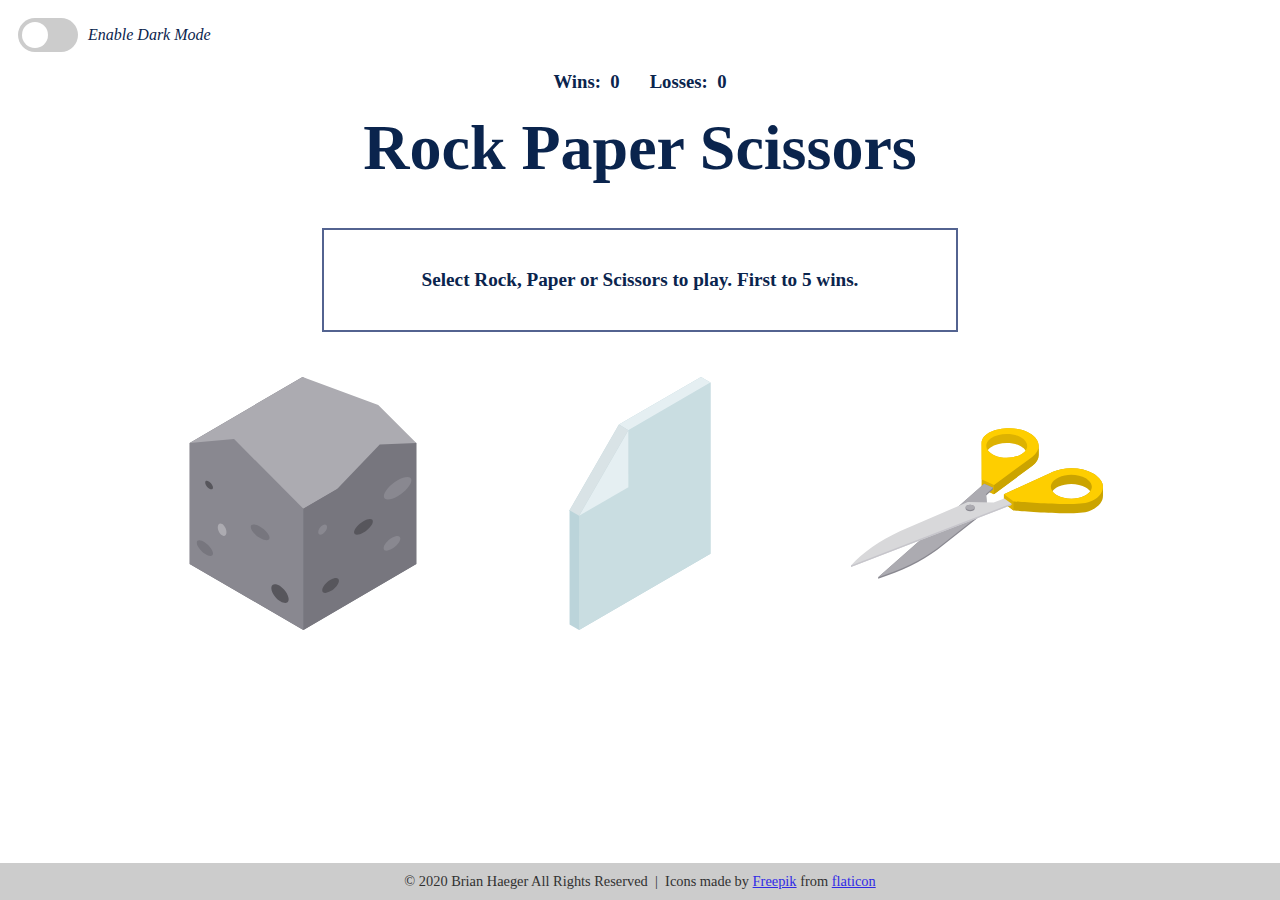
==== commit d959bbae: "Optimized viewport for Mobile and iPad" ====
--- a/RPS_v2/index.html
+++ b/RPS_v2/index.html
@@ -6,7 +6,6 @@
     <title>Rock Paper Scissors</title>
     <link rel="stylesheet" href="style.css">
     <link rel="stylesheet" href="style2.css">
-    <link rel="stylesheet" href="https://cdnjs.cloudflare.com/ajax/libs/animate.css/4.1.1/animate.min.css"/>
 </head>
 <body onload="hideDisplay()">
 <div class="main">
@@ -48,13 +47,13 @@
     <div id="endGame" class="noselect"></div>
 
     <div class="rps">
-        <img onclick="" id="rock" class="animate__fadeIn" width="38%" height="38%" src="Images/rock.svg"/>
-        <img onclick="" id="paper" class="animate__fadeIn" width="38%" height="38%" src="Images/paper.svg"/>
-        <img onclick="" id="scissors" class="animate__fadeIn" width="38%" height="38%" src="Images/scissors.svg"/>
+        <img id="rock" class="animate__fadeIn" width="38%" height="38%" src="Images/rock.svg"/>
+        <img id="paper" class="animate__fadeIn" width="38%" height="38%" src="Images/paper.svg"/>
+        <img id="scissors" class="animate__fadeIn" width="38%" height="38%" src="Images/scissors.svg"/>
     </div>
 
     <div id="replaybtn">
-        <button id="replay" class="button"><span></span></button>
+        <button id="replay" class="button"></button>
     </div>
 
 </div>
--- a/RPS_v2/style.css
+++ b/RPS_v2/style.css
@@ -14,18 +14,40 @@
     --heading-color: #818cab;
 }
 
-@media (prefers-color-scheme: dark), only screen and (max-width: 760px) {
+@media (prefers-color-scheme: dark), only screen and (max-width: 760px), only screen and (max-height: 838px) {
     .rps {
         display: flex;
-        flex-direction: column;
+        flex-wrap: wrap;
         justify-content: center;
         align-items: center;
+        margin-bottom: 50px;
+        padding-top: 5%;
+      }
+
+    #rock, #paper, #scissors {
+        display: flex;
+        justify-content: center;
+        text-align: center;
         margin: 0;
-      }
-    #rock, #paper, #scissors {
-        width: 8.5em;
-        height: 8.5em;
-    }
+        padding: 0;
+        width: 25%;
+        
+    }
+
+    #replay {
+        display: flex;
+        justify-content: center;
+        align-items: center;
+        margin: 0px;
+        cursor: pointer;
+    }
+
+     .button {
+        margin-top: 0;
+        padding: 0;
+        width: 200px;
+        transition: all 0.5s;
+      }
     #copyright {
         display: block;
         text-align: center;
@@ -33,13 +55,43 @@
         color: #e2e2e2;
      }
      .content {
-         font-size: 60%;
-     }
+         font-size: 50%;
+     }     
 }
 
 @media only screen and (max-width: 1041px) {
     #result {
         font-size: 60%;
+    }
+}
+
+@media only screen and (min-width: 1042px){
+    .rps {
+        padding: 3% 10% 0 10%;
+      }
+}
+
+@media only screen and (min-height: 839px) {
+    .rps {
+        display: flex;
+        flex-wrap: wrap;
+        justify-content: center;
+        align-items: center;
+        margin-bottom: 0;
+        padding-top: 2%;
+      }
+
+    #rock, #paper, #scissors {
+        display: flex;
+        justify-content: center;
+        text-align: center;
+        margin: 0;
+        padding: 0;
+        width: 25%;
+    }
+
+    #result {
+        font-size: 50%;
     }
 }
 
@@ -169,12 +221,12 @@
 .rps {
     display: flex;
     justify-content: space-around;
-    padding: 5% 10% 0 10%;
+    padding-top: 5%;
     max-width: 80% auto;
     max-height: 80% auto;
-    padding-top: 50px;
+    padding-top: 30px;
     margin-top: 0;
-    margin-bottom: 75px;
+    margin-bottom: 0;
 }
 
 #rock, #paper, #scissors {
@@ -183,7 +235,7 @@
     -moz-user-drag: none;
     -o-user-drag: none;
     border: none;
-    padding: 15px 40px;
+    padding: 15px 15px 20px 15px;
     cursor: pointer;
 }
 
@@ -195,6 +247,17 @@
     margin: auto;
     cursor: pointer;
 }
+
+    /* position: fixed;
+    left: 0;
+    top: 0;
+    width: 100%;
+    height: 100%;
+    background-color: rgba(0, 0, 0, 0.5);
+    opacity: 0;
+    visibility: hidden;
+    transform: scale(1.1);
+    transition: visibility 0s linear 0.25s, opacity 0.25s 0s, transform 0.25s; */
 
 .button {
     border-radius: 4px;
@@ -216,7 +279,7 @@
     left: 0;
     bottom: 0;
     width: 100%;
-    color: var(--primary-color);
+    color: var(--font-color);
     text-align: center;
     background-color: #ccc;
 }
